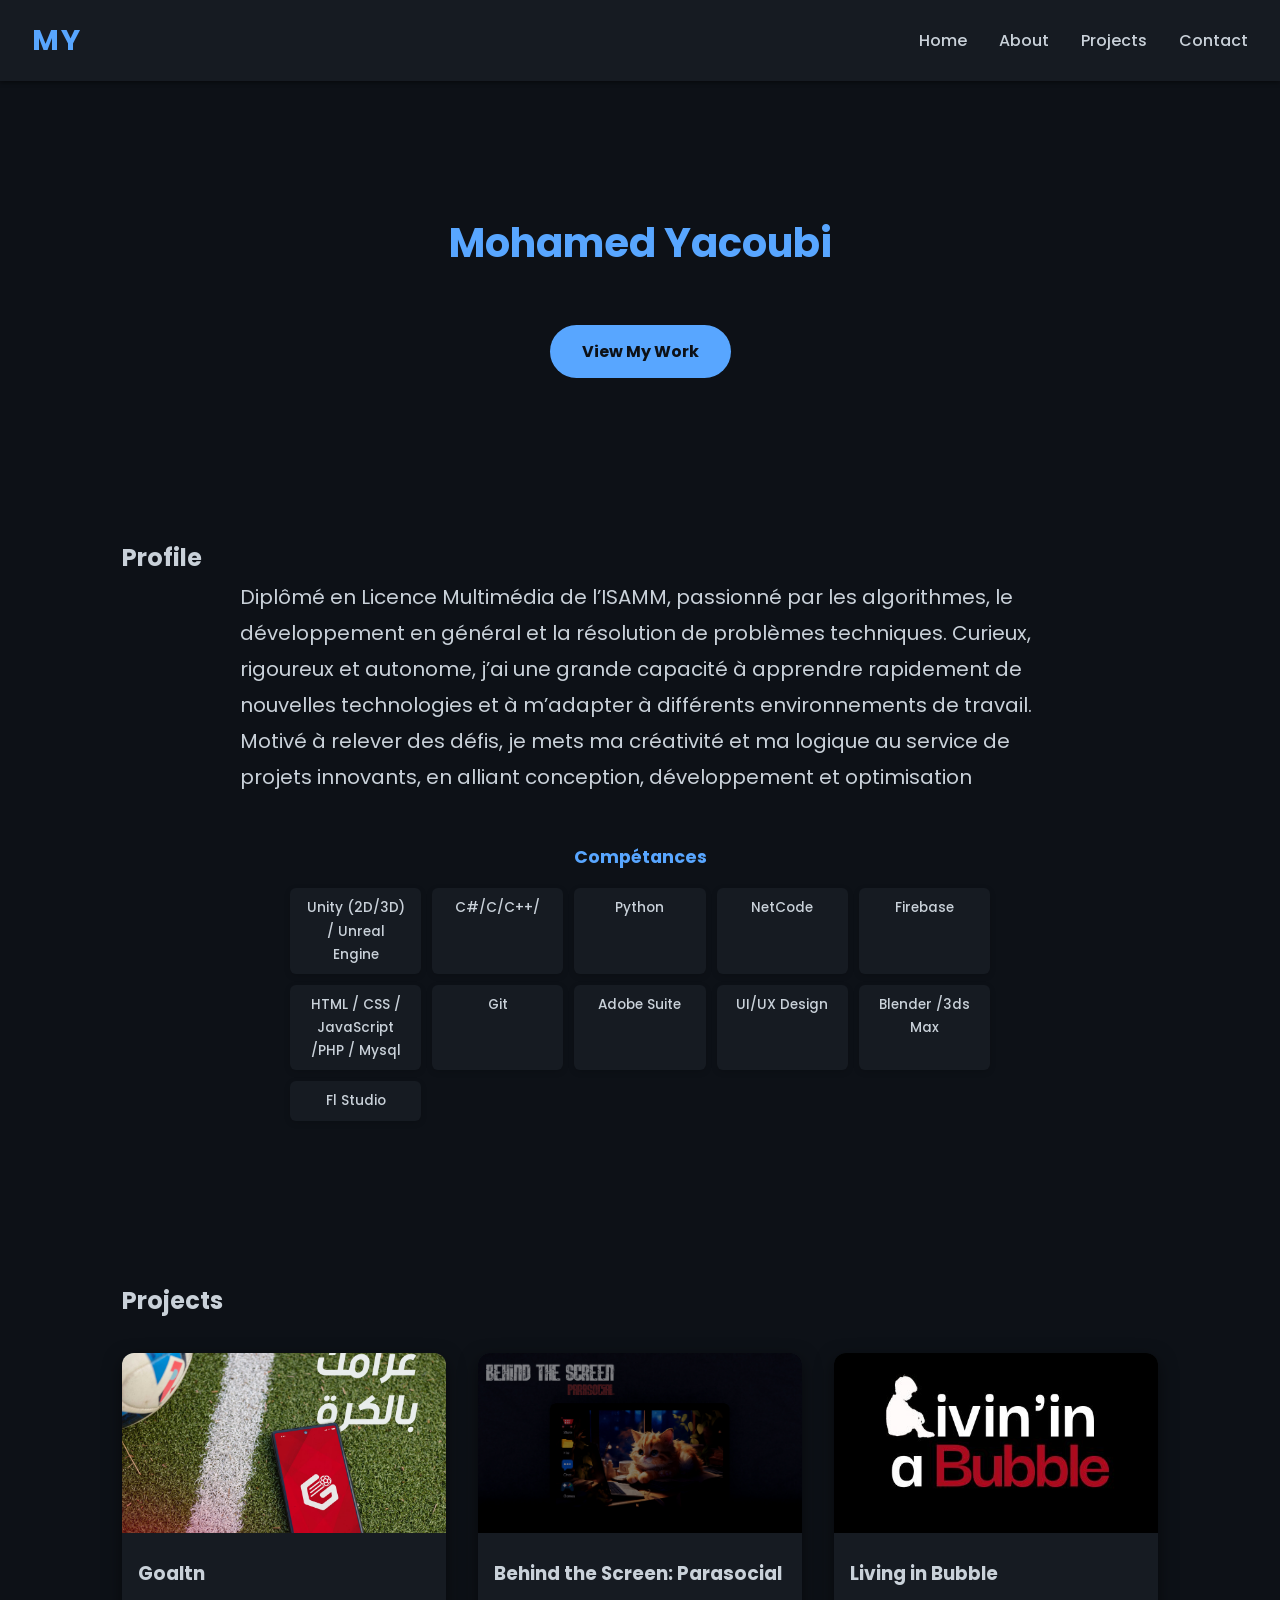
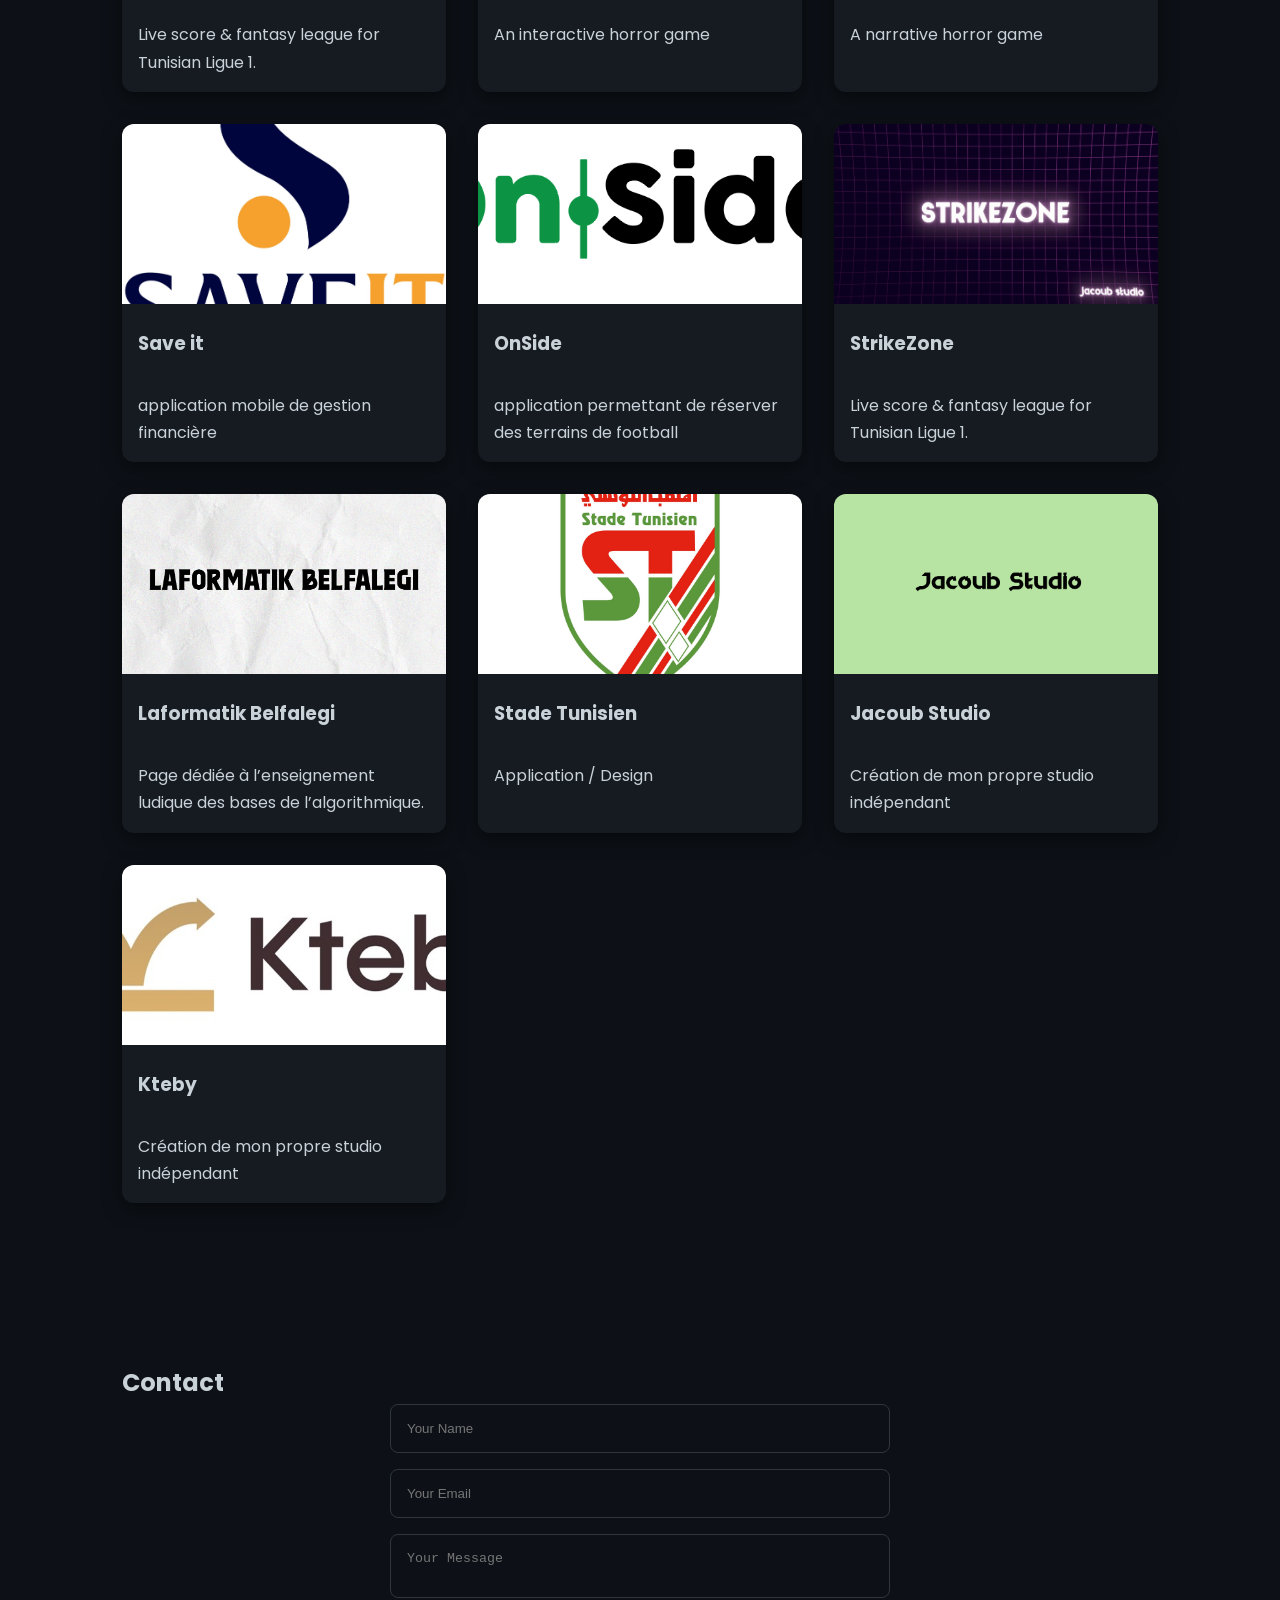
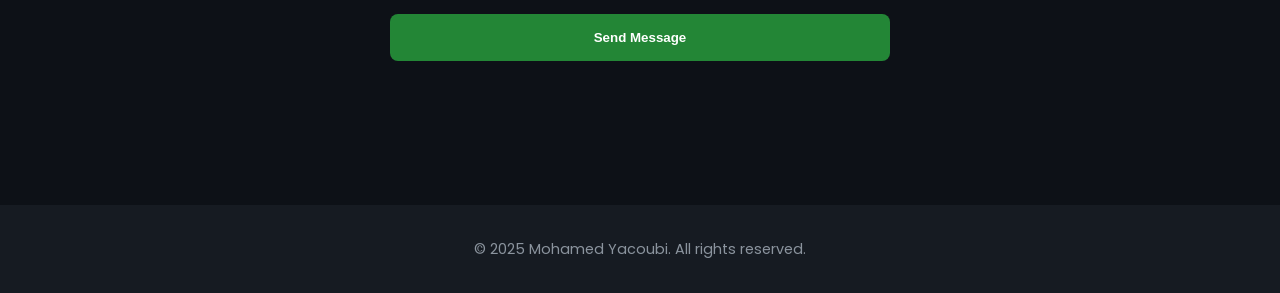
==== index.html @ 6dd441c0 "website" ====
<!DOCTYPE html>
<html lang="en">
<head>
  <meta charset="UTF-8" />
  <meta name="viewport" content="width=device-width, initial-scale=1.0" />
  <title>Mohamed Yacoubi | Portfolio</title>
  <link rel="stylesheet" href="style.css" />
  <link href="https://fonts.googleapis.com/css2?family=Poppins:wght@400;600&display=swap" rel="stylesheet">
</head>
<body>

  <header>
    <nav>
      <div class="logo">MY</div>
      <ul class="nav-links">
        <li><a href="#home">Home</a></li>
        <li><a href="#about">About</a></li>
        <li><a href="#projects">Projects</a></li>
        <li><a href="#contact">Contact</a></li>
      </ul>
    </nav>
  </header>

  <section id="home" class="section">
    <h1><span>Mohamed Yacoubi</span></h1>
    <a href="#projects" class="btn">View My Work</a>
  </section>

  <section id="about" class="section">
    <h2>Profile</h2>
    <div class="about-text">
      <p>
        Diplômé en Licence Multimédia de l’ISAMM, passionné par les algorithmes, le développement en général et la 
        résolution de problèmes techniques. Curieux, rigoureux et autonome, j’ai une grande capacité à apprendre 
        rapidement de nouvelles technologies et à m’adapter à différents environnements de travail. Motivé à relever des 
        défis, je mets ma créativité et ma logique au service de projets innovants, en alliant conception, développement et 
        optimisation
      </p>
   
    </div>
  
    <div class="skills">
      <h3>Compétances</h3>
      <ul class="skills-list">
        <li>Unity (2D/3D) / Unreal Engine</li>
        <li>C#/C/C++/ </li>
        <li>Python </li>
        <li>NetCode</li>
        <li>Firebase</li>
        <li>HTML / CSS / JavaScript /PHP / Mysql</li>
        <li>Git</li>
        <li>Adobe Suite</li>
        <li>UI/UX Design</li>
        <li>Blender /3ds Max</li>
        <li>Fl Studio </li>
      </ul>
    </div>
  
   
  </section>


  <section id="projects" class="section">
    <h2>Projects</h2>
    <div class="projects-grid">

        <a href="project1.html" class="project-card">
            <img src="images/project2.jpg" alt="Project 2" class="project-image" />
            <h3>Goaltn</h3>
            <p>Live score & fantasy league for Tunisian Ligue 1.</p>
          </a>

      <a href="project2.html" class="project-card">
        <img src="images/project1.jpg" alt="Project 1" class="project-image" />
        <h3>Behind the Screen: Parasocial</h3>
        <p>An interactive horror game</p>
      </a>

      <a href="project3.html" class="project-card">
        <img src="images/project3.jpg" alt="Project 3" class="project-image" />
        <h3> Living in Bubble</h3>
        <p>A narrative horror game</p>
      </a>

      <a href="project4.html" class="project-card">
        <img src="images/project4.jpg" alt="Project 4" class="project-image" />
        <h3> Save it</h3>
        <p> application mobile de gestion financière </p>
      </a>

      <a href="project5.html" class="project-card">
        <img src="images/project5.png" alt="Project 5" class="project-image" />
        <h3> OnSide</h3>
        <p> application permettant de réserver des terrains de football</p>
      </a>

      <a href="project6.html" class="project-card">
        <img src="images/project6.png" alt="Project 6" class="project-image" />
        <h3>  StrikeZone</h3>
        <p>Live score & fantasy league for Tunisian Ligue 1.</p>
      </a>

      <a href="project7.html" class="project-card">
        <img src="images/project7.jpg" alt="Project 7" class="project-image" />
        <h3>Laformatik Belfalegi</h3>
        <p> Page dédiée à l’enseignement ludique des bases de l’algorithmique.</p>
      </a>

      <a href="project8.html" class="project-card">
        <img src="images/project8.jpg" alt="Project 8" class="project-image" />
        <h3>Stade Tunisien</h3>
        <p>Application / Design</p>
      </a>

      <a href="project9.html" class="project-card">
        <img src="images/project9.jpg" alt="Project 9" class="project-image" />
        <h3>Jacoub Studio</h3>
        <p>Création de mon propre studio indépendant</p>
      </a>

      <a href="project10.html" class="project-card">
        <img src="images/project10.jpg" alt="Project 9" class="project-image" />
        <h3>Kteby</h3>
        <p>Création de mon propre studio indépendant</p>
      </a>
    </div>
  </section>

  <section id="contact" class="section">
    <h2>Contact</h2>
    <form id="contact-form">
      <input type="text" placeholder="Your Name" required />
      <input type="email" placeholder="Your Email" required />
      <textarea placeholder="Your Message" required></textarea>
      <button type="submit">Send Message</button>
    </form>
  </section>

  <footer>
    <p>© 2025 Mohamed Yacoubi. All rights reserved.</p>
  </footer>

  <script src="script.js"></script>
</body>
</html>
---- style.css ----
/* Base */
* {
    margin: 0;
    padding: 0;
    box-sizing: border-box;
  }
  
  body {
    font-family: 'Poppins', sans-serif;
    background-color: #0d1117;
    color: #c9d1d9;
    line-height: 1.7;
    scroll-behavior: smooth;
  }
  
  header {
    background: #161b22;
    padding: 1rem 2rem;
    position: sticky;
    top: 0;
    z-index: 999;
    box-shadow: 0 2px 4px rgba(0, 0, 0, 0.4);
  }
  
  nav {
    display: flex;
    justify-content: space-between;
    align-items: center;
  }
  
  .logo {
    color: #58a6ff;
    font-size: 1.8rem;
    font-weight: bold;
    letter-spacing: 2px;
  }
  
  .nav-links {
    list-style: none;
    display: flex;
    gap: 2rem;
  }
  
  .nav-links a {
    text-decoration: none;
    color: #c9d1d9;
    font-weight: 500;
    transition: 0.3s ease;
  }
  
  .nav-links a:hover {
    color: #58a6ff;
  }
  
  .section {
    padding: 5rem 2rem;
    max-width: 1100px;
    margin: auto;
  }
  
  #home {
    display: flex;
    flex-direction: column;
    align-items: center;
    text-align: center;
    padding-top: 8rem;
  }
  
  #home h1 {
    font-size: 2.5rem;
    margin-bottom: 1rem;
  }
  
  #home h1 span {
    color: #58a6ff;
  }
  
  #home p {
    font-size: 1.2rem;
    color: #8b949e;
  }
  
  .btn {
    margin-top: 2rem;
    background: #58a6ff;
    color: #0d1117;
    padding: 0.8rem 2rem;
    border-radius: 30px;
    text-decoration: none;
    font-weight: bold;
    transition: background 0.3s ease;
  }
  
  .btn:hover {
    background: #1f6feb;
    color: #fff;
  }
  
  .projects-grid {
    display: grid;
    grid-template-columns: repeat(auto-fit, minmax(280px, 1fr));
    gap: 2rem;
    margin-top: 2rem;
  }
  
  .project-card {
    background: #161b22;
    padding: 0;
    border-radius: 12px;
    overflow: hidden;
    text-decoration: none;
    color: inherit;
    box-shadow: 0 6px 18px rgba(0, 0, 0, 0.5);
    transition: transform 0.3s ease, box-shadow 0.3s ease;
  }
  
  .project-card:hover {
    transform: translateY(-5px);
    box-shadow: 0 10px 25px rgba(88, 166, 255, 0.4);
  }
  
  .project-image {
    width: 100%;
    height: 180px;
    object-fit: cover;
  }
  
  .project-card h3, .project-card p {
    padding: 1rem;
  }
  
  form {
    display: flex;
    flex-direction: column;
    gap: 1rem;
    max-width: 500px;
    margin: auto;
  }
  
  form input, form textarea {
    padding: 1rem;
    border-radius: 8px;
    border: none;
    background: #0d1117;
    border: 1px solid #30363d;
    color: #c9d1d9;
    resize: none;
  }
  
  form button {
    background: #238636;
    color: white;
    border: none;
    padding: 1rem;
    border-radius: 8px;
    font-weight: bold;
    cursor: pointer;
    transition: background 0.3s ease;
  }
  
  form button:hover {
    background: #2ea043;
  }
  
  footer {
    text-align: center;
    background: #161b22;
    color: #8b949e;
    padding: 2rem;
    margin-top: 4rem;
    font-size: 0.9rem;
  }
  /* About Section - Larger Text */
.about-text {
    font-size: 1.25rem; /* plus grand */
    line-height: 1.8;
    color: #c9d1d9;
    max-width: 800px;
    margin: auto;
    margin-bottom: 3rem;
  }
  
  .about-text p {
    margin-bottom: 1.5rem;
  }
  
  /* Skills Section - Smaller Style */
  .skills h3 {
    font-size: 1.1rem;
    color: #58a6ff;
    text-align: center;
    margin-bottom: 1rem;
  }
  
  .skills-list {
    display: grid;
    grid-template-columns: repeat(auto-fit, minmax(120px, 1fr));
    gap: 0.7rem;
    list-style: none;
    padding: 0;
    font-size: 0.85rem; /* plus petit */
    max-width: 700px;
    margin: auto;
  }
  
  .skills-list li {
    background: #161b22;
    padding: 0.5rem 0.8rem;
    border-radius: 6px;
    text-align: center;
    color: #c9d1d9;
    font-weight: 500;
    box-shadow: 0 2px 6px rgba(0,0,0,0.15);
    transition: transform 0.2s ease;
  }
  
  .skills-list li:hover {
    transform: scale(1.05);
  }
  .project-gallery {
    display: grid;
    grid-template-columns: repeat(auto-fit, minmax(280px, 1fr));
    gap: 1.5rem;
    margin-top: 2rem;
  }
  
  .project-gallery img {
    width: 100%;
    border-radius: 12px;
    box-shadow: 0 4px 12px rgba(0, 0, 0, 0.4);
    transition: transform 0.3s ease;
  }
  
  .project-gallery img:hover {
    transform: scale(1.03);
  }
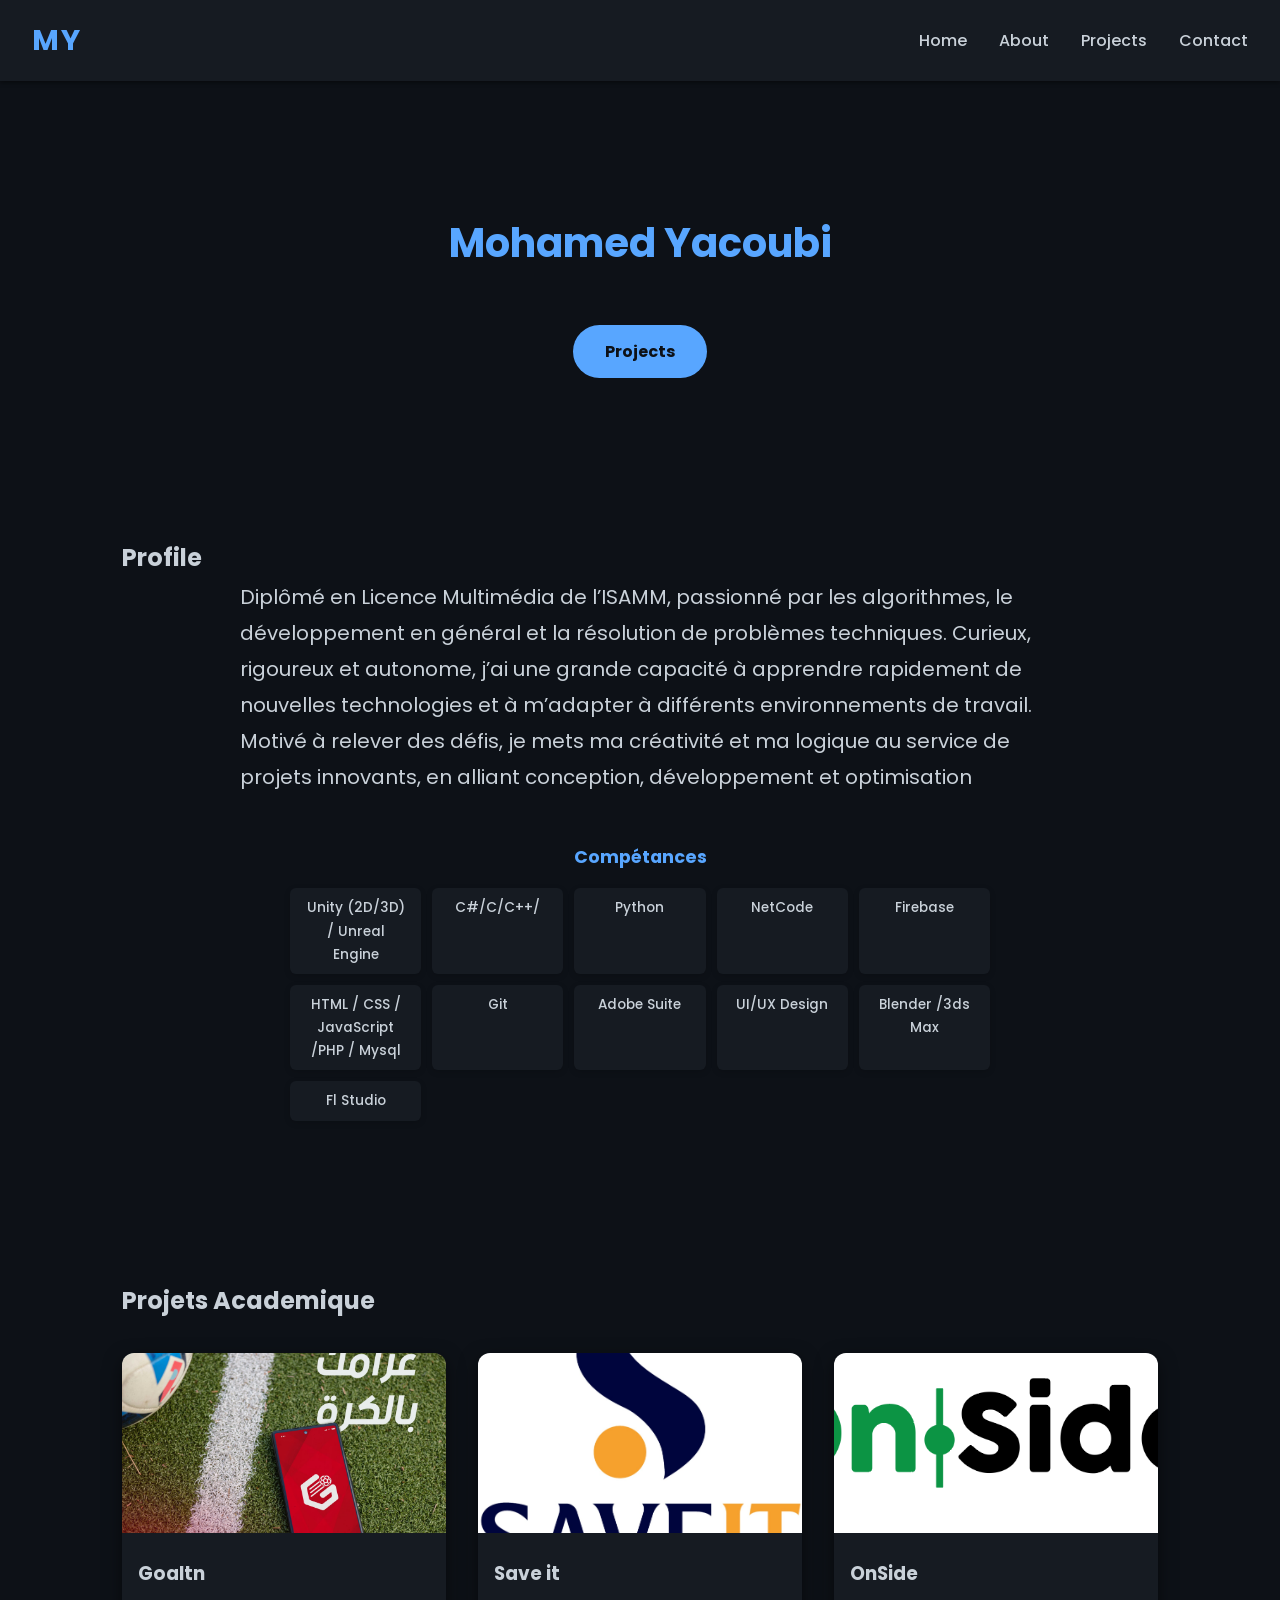
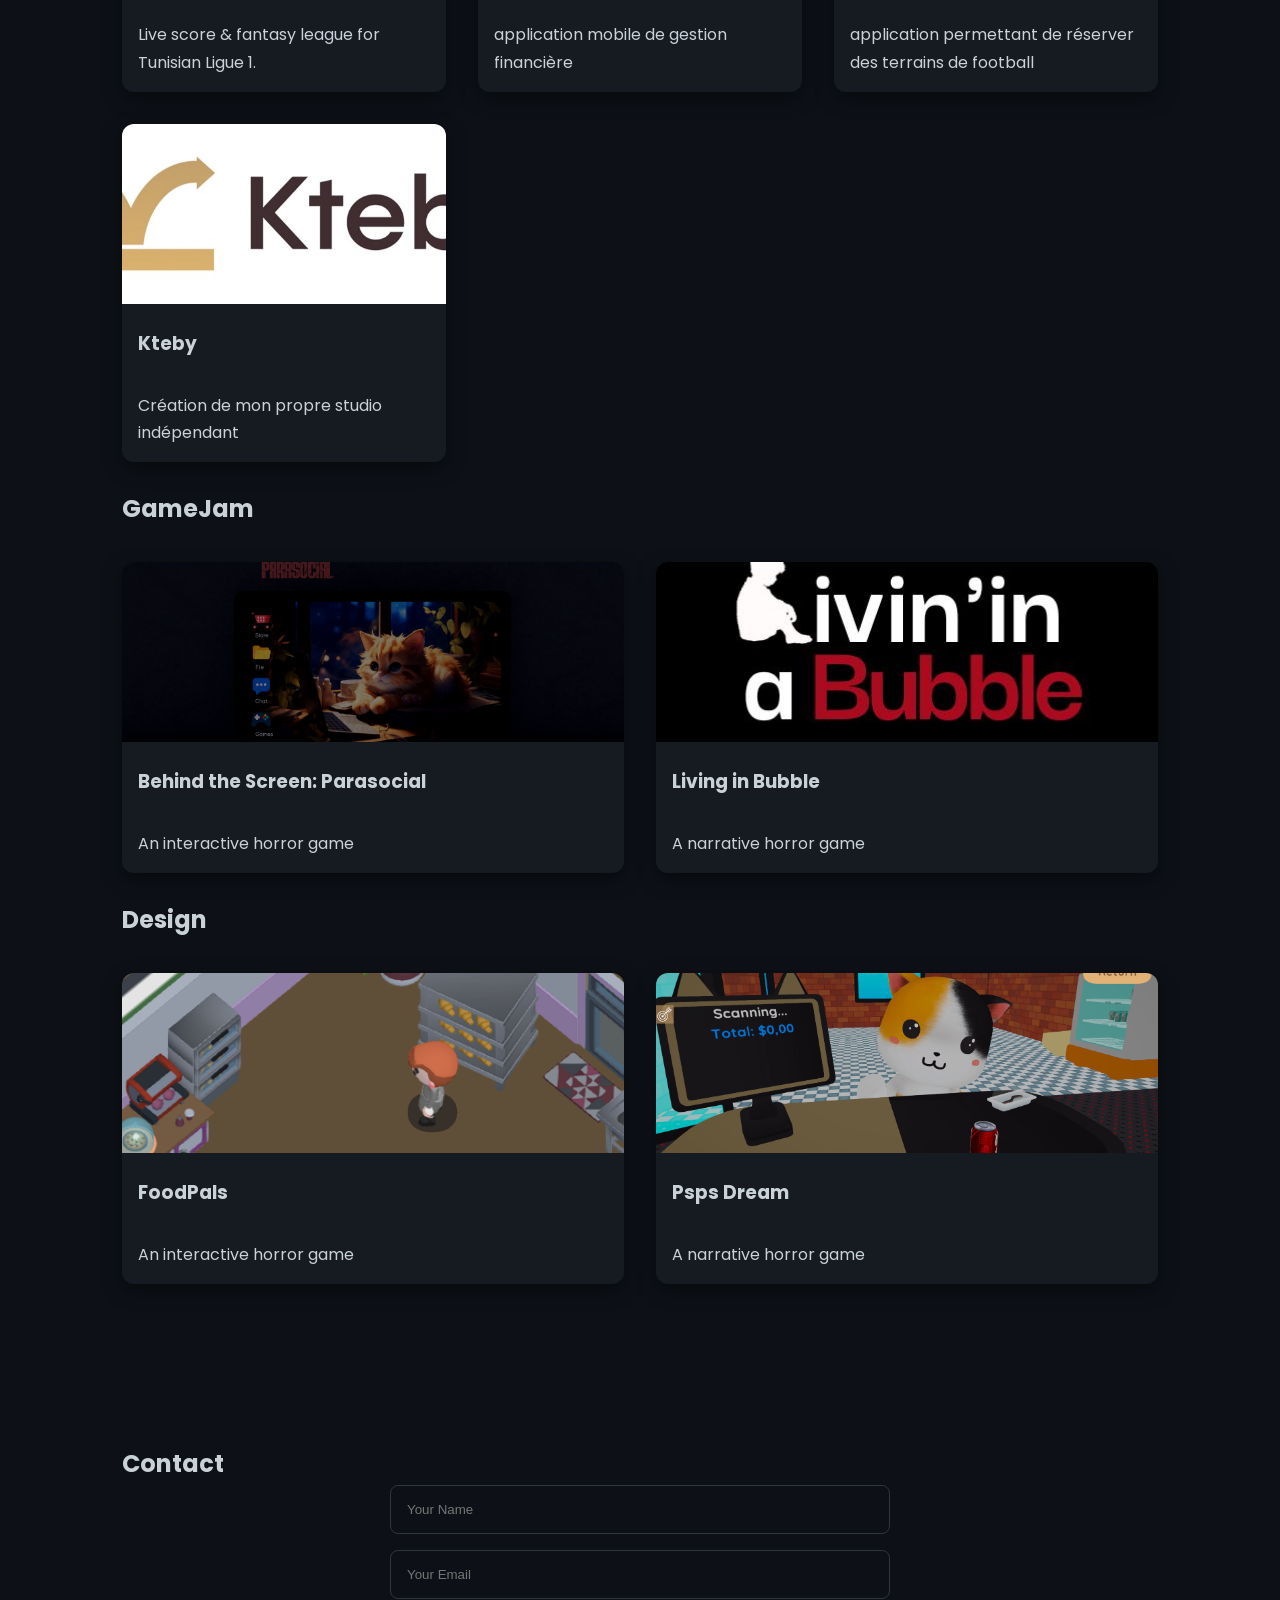
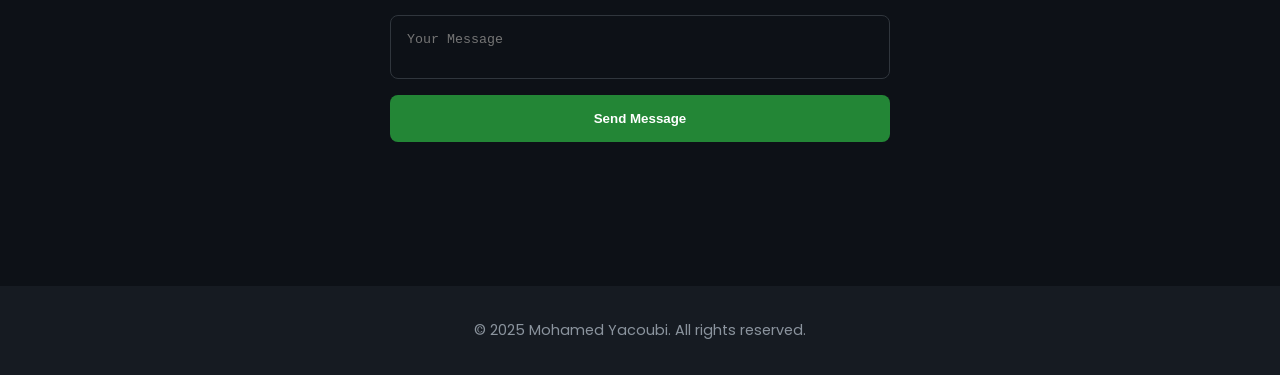
==== commit c8326b18: "Web V2" ====
--- a/index.html
+++ b/index.html
@@ -23,7 +23,7 @@
 
   <section id="home" class="section">
     <h1><span>Mohamed Yacoubi</span></h1>
-    <a href="#projects" class="btn">View My Work</a>
+    <a href="#projects" class="btn">Projects</a>
   </section>
 
   <section id="about" class="section">
@@ -61,7 +61,7 @@
 
 
   <section id="projects" class="section">
-    <h2>Projects</h2>
+    <h2>Projets Academique</h2>
     <div class="projects-grid">
 
         <a href="project1.html" class="project-card">
@@ -70,17 +70,7 @@
             <p>Live score & fantasy league for Tunisian Ligue 1.</p>
           </a>
 
-      <a href="project2.html" class="project-card">
-        <img src="images/project1.jpg" alt="Project 1" class="project-image" />
-        <h3>Behind the Screen: Parasocial</h3>
-        <p>An interactive horror game</p>
-      </a>
 
-      <a href="project3.html" class="project-card">
-        <img src="images/project3.jpg" alt="Project 3" class="project-image" />
-        <h3> Living in Bubble</h3>
-        <p>A narrative horror game</p>
-      </a>
 
       <a href="project4.html" class="project-card">
         <img src="images/project4.jpg" alt="Project 4" class="project-image" />
@@ -94,29 +84,6 @@
         <p> application permettant de réserver des terrains de football</p>
       </a>
 
-      <a href="project6.html" class="project-card">
-        <img src="images/project6.png" alt="Project 6" class="project-image" />
-        <h3>  StrikeZone</h3>
-        <p>Live score & fantasy league for Tunisian Ligue 1.</p>
-      </a>
-
-      <a href="project7.html" class="project-card">
-        <img src="images/project7.jpg" alt="Project 7" class="project-image" />
-        <h3>Laformatik Belfalegi</h3>
-        <p> Page dédiée à l’enseignement ludique des bases de l’algorithmique.</p>
-      </a>
-
-      <a href="project8.html" class="project-card">
-        <img src="images/project8.jpg" alt="Project 8" class="project-image" />
-        <h3>Stade Tunisien</h3>
-        <p>Application / Design</p>
-      </a>
-
-      <a href="project9.html" class="project-card">
-        <img src="images/project9.jpg" alt="Project 9" class="project-image" />
-        <h3>Jacoub Studio</h3>
-        <p>Création de mon propre studio indépendant</p>
-      </a>
 
       <a href="project10.html" class="project-card">
         <img src="images/project10.jpg" alt="Project 9" class="project-image" />
@@ -124,6 +91,41 @@
         <p>Création de mon propre studio indépendant</p>
       </a>
     </div>
+
+<br>
+    <h2>GameJam</h2>
+    <div class="projects-grid">
+      <a href="project2.html" class="project-card">
+        <img src="images/project1.jpg" alt="Project 1" class="project-image" />
+        <h3>Behind the Screen: Parasocial</h3>
+        <p>An interactive horror game</p>
+      </a>
+
+      <a href="project3.html" class="project-card">
+        <img src="images/project3.jpg" alt="Project 3" class="project-image" />
+        <h3> Living in Bubble</h3>
+        <p>A narrative horror game</p>
+      </a>
+
+    </div>
+
+    <br>
+    <h2>Design</h2>
+    <div class="projects-grid">
+      <a href="FoodPals.html" class="project-card">
+        <img src="images/FoodPalsRush/1.png" alt="Project 1" class="project-image" />
+        <h3>FoodPals</h3>
+        <p>An interactive horror game</p>
+      </a>
+
+      <a href="PspsDreamMart.html" class="project-card">
+        <img src="images/PspsDreamMart/4.png" alt="Project 3" class="project-image" />
+        <h3> Psps Dream</h3>
+        <p>A narrative horror game</p>
+      </a>
+
+    </div>
+
   </section>
 
   <section id="contact" class="section">
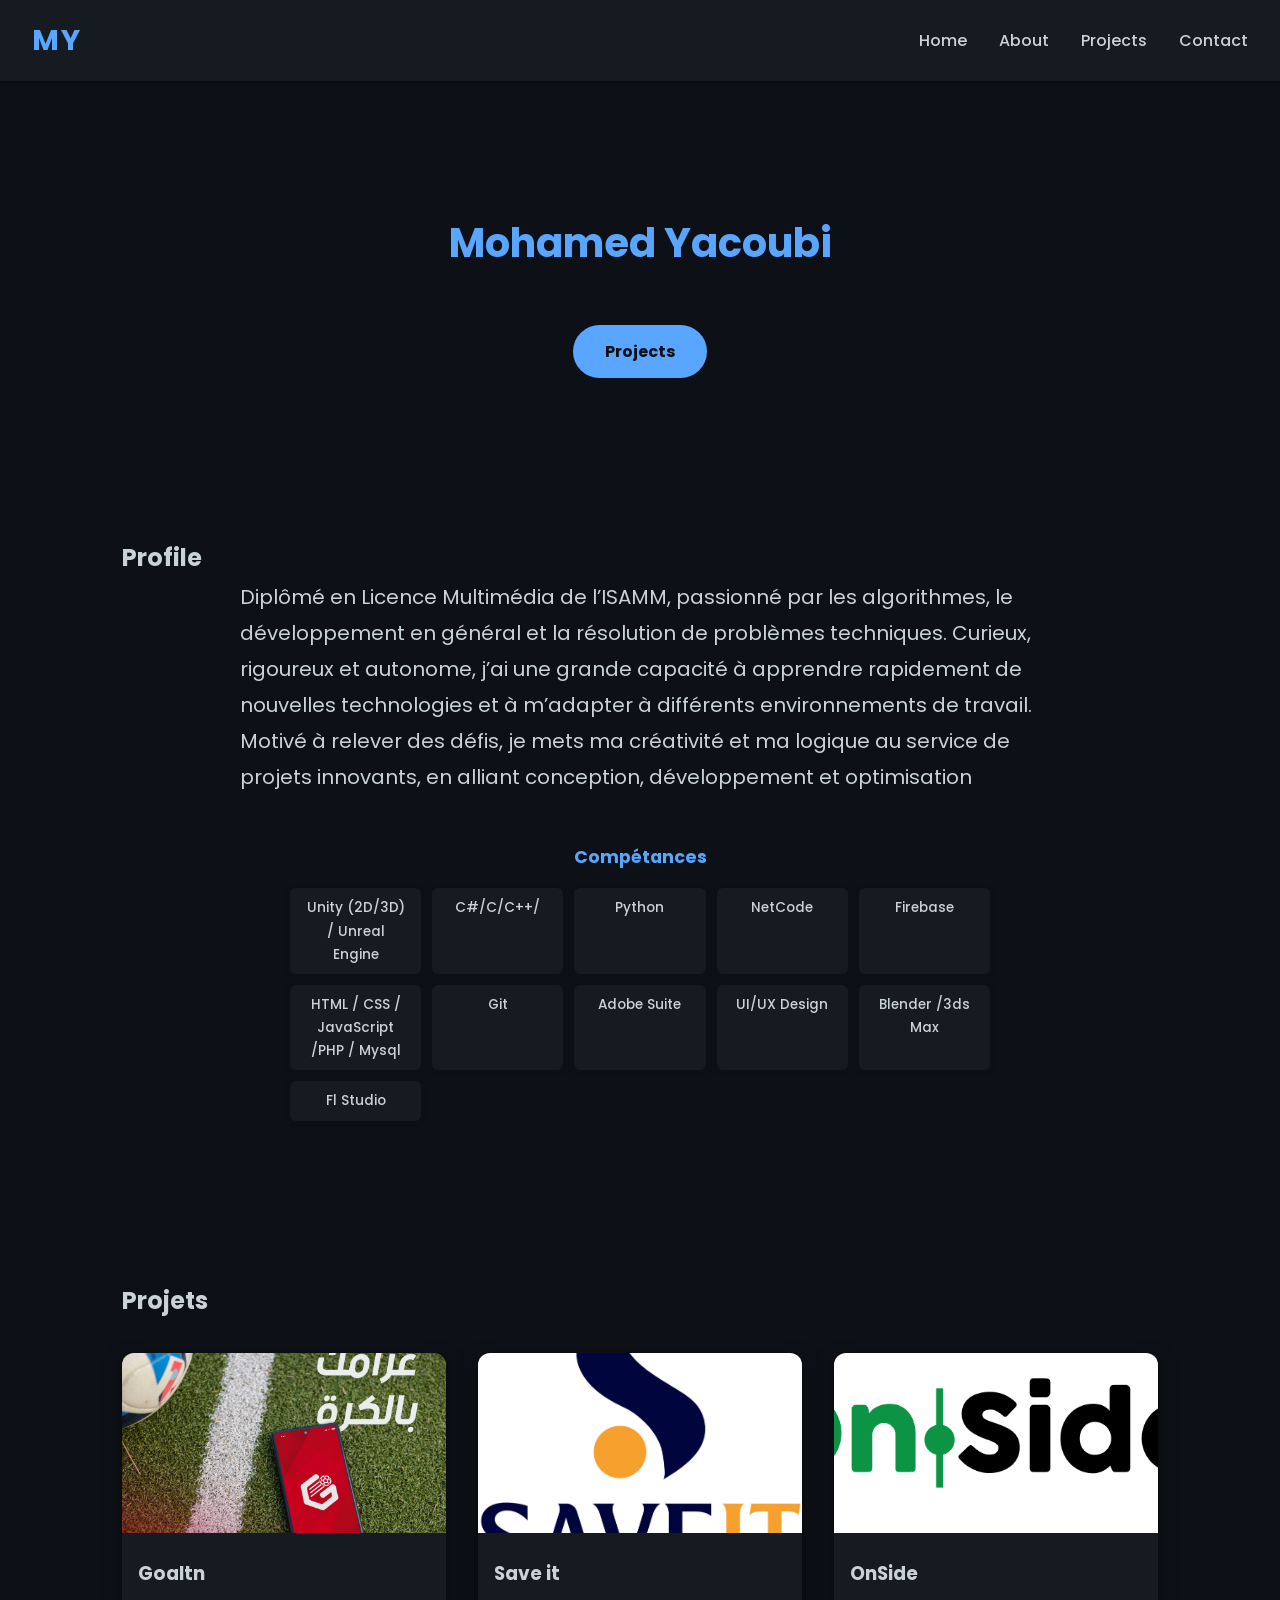
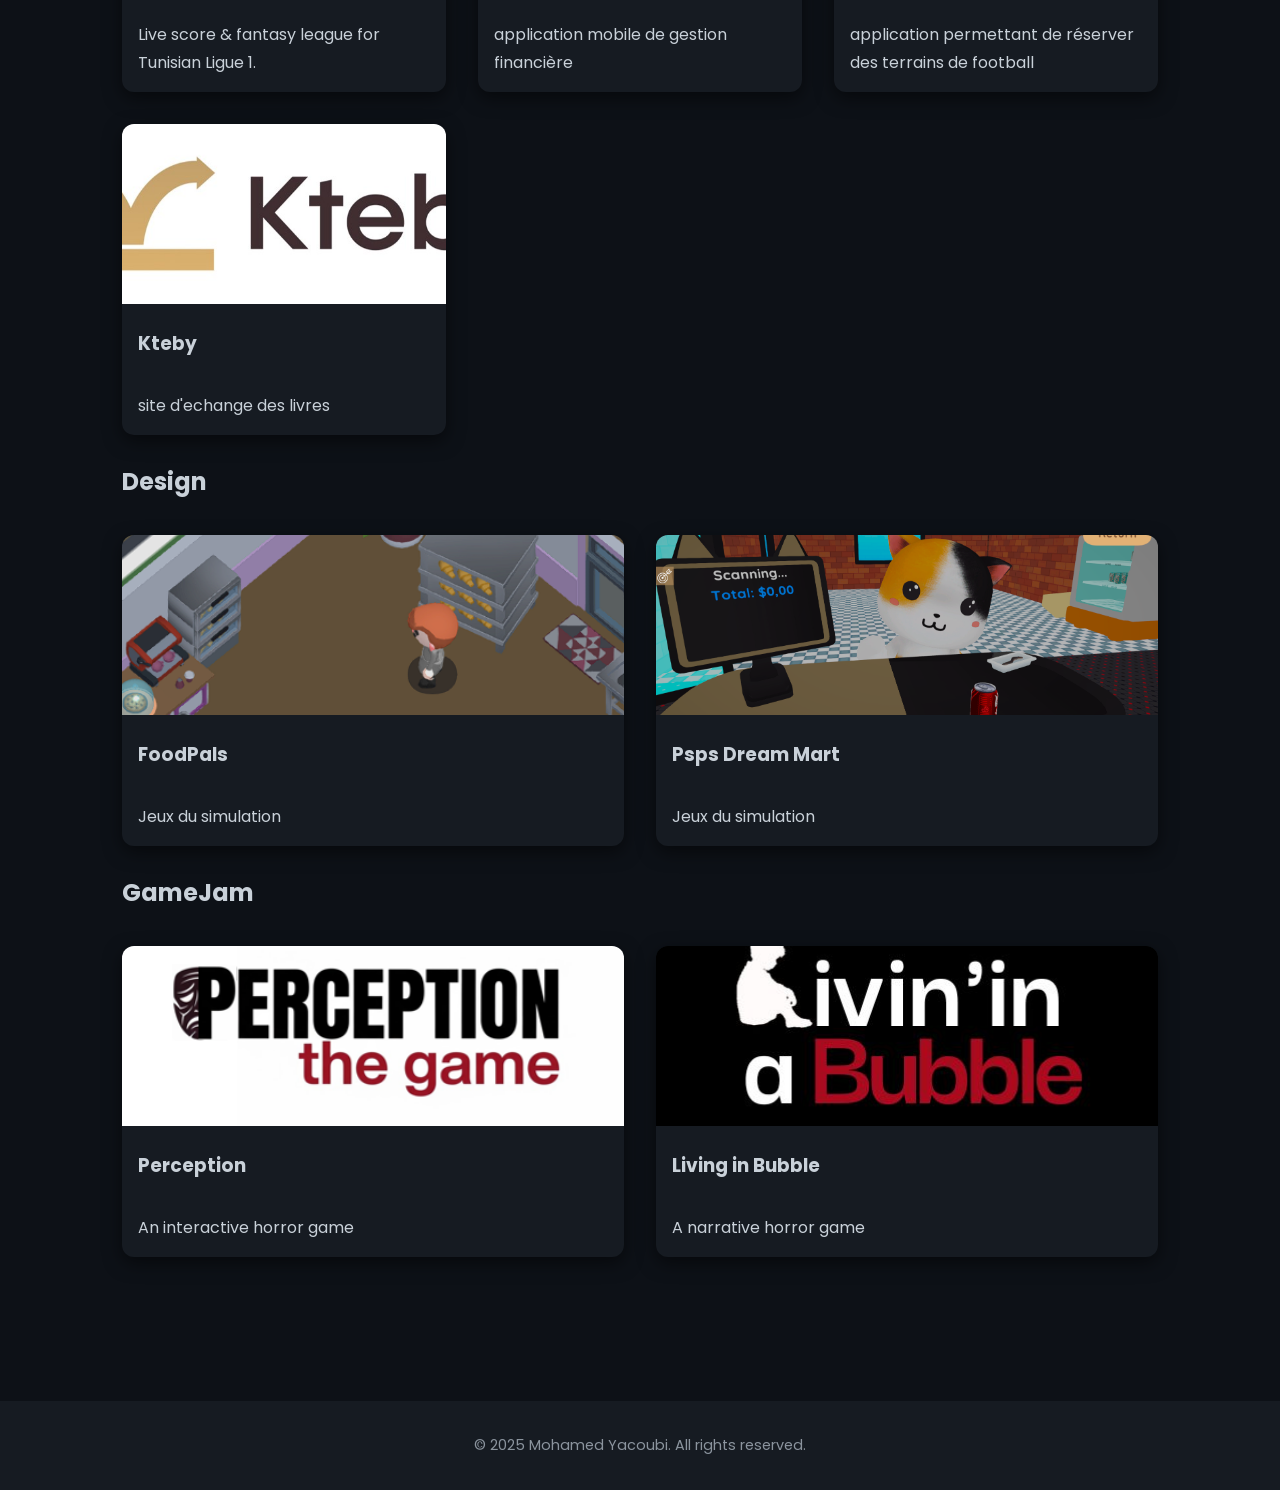
==== commit d18471ff: "Web3" ====
--- a/index.html
+++ b/index.html
@@ -61,7 +61,7 @@
 
 
   <section id="projects" class="section">
-    <h2>Projets Academique</h2>
+    <h2>Projets</h2>
     <div class="projects-grid">
 
         <a href="project1.html" class="project-card">
@@ -88,16 +88,31 @@
       <a href="project10.html" class="project-card">
         <img src="images/project10.jpg" alt="Project 9" class="project-image" />
         <h3>Kteby</h3>
-        <p>Création de mon propre studio indépendant</p>
+        <p>site d'echange des livres</p>
       </a>
     </div>
+    <br>
+    <h2>Design</h2>
+    <div class="projects-grid">
+      <a href="FoodPals.html" class="project-card">
+        <img src="images/FoodPalsRush/1.png" alt="Project 1" class="project-image" />
+        <h3>FoodPals</h3>
+        <p>Jeux du simulation</p>
+      </a>
 
+      <a href="PspsDreamMart.html" class="project-card">
+        <img src="images/PspsDreamMart/4.png" alt="Project 3" class="project-image" />
+        <h3> Psps Dream Mart</h3>
+        <p>Jeux du simulation</p>
+      </a>
+
+    </div>
 <br>
     <h2>GameJam</h2>
     <div class="projects-grid">
       <a href="project2.html" class="project-card">
-        <img src="images/project1.jpg" alt="Project 1" class="project-image" />
-        <h3>Behind the Screen: Parasocial</h3>
+        <img src="images/Perception/perception.png" alt="Project 1" class="project-image" />
+        <h3>Perception</h3>
         <p>An interactive horror game</p>
       </a>
 
@@ -109,34 +124,10 @@
 
     </div>
 
-    <br>
-    <h2>Design</h2>
-    <div class="projects-grid">
-      <a href="FoodPals.html" class="project-card">
-        <img src="images/FoodPalsRush/1.png" alt="Project 1" class="project-image" />
-        <h3>FoodPals</h3>
-        <p>An interactive horror game</p>
-      </a>
-
-      <a href="PspsDreamMart.html" class="project-card">
-        <img src="images/PspsDreamMart/4.png" alt="Project 3" class="project-image" />
-        <h3> Psps Dream</h3>
-        <p>A narrative horror game</p>
-      </a>
-
-    </div>
+   
 
   </section>
 
-  <section id="contact" class="section">
-    <h2>Contact</h2>
-    <form id="contact-form">
-      <input type="text" placeholder="Your Name" required />
-      <input type="email" placeholder="Your Email" required />
-      <textarea placeholder="Your Message" required></textarea>
-      <button type="submit">Send Message</button>
-    </form>
-  </section>
 
   <footer>
     <p>© 2025 Mohamed Yacoubi. All rights reserved.</p>
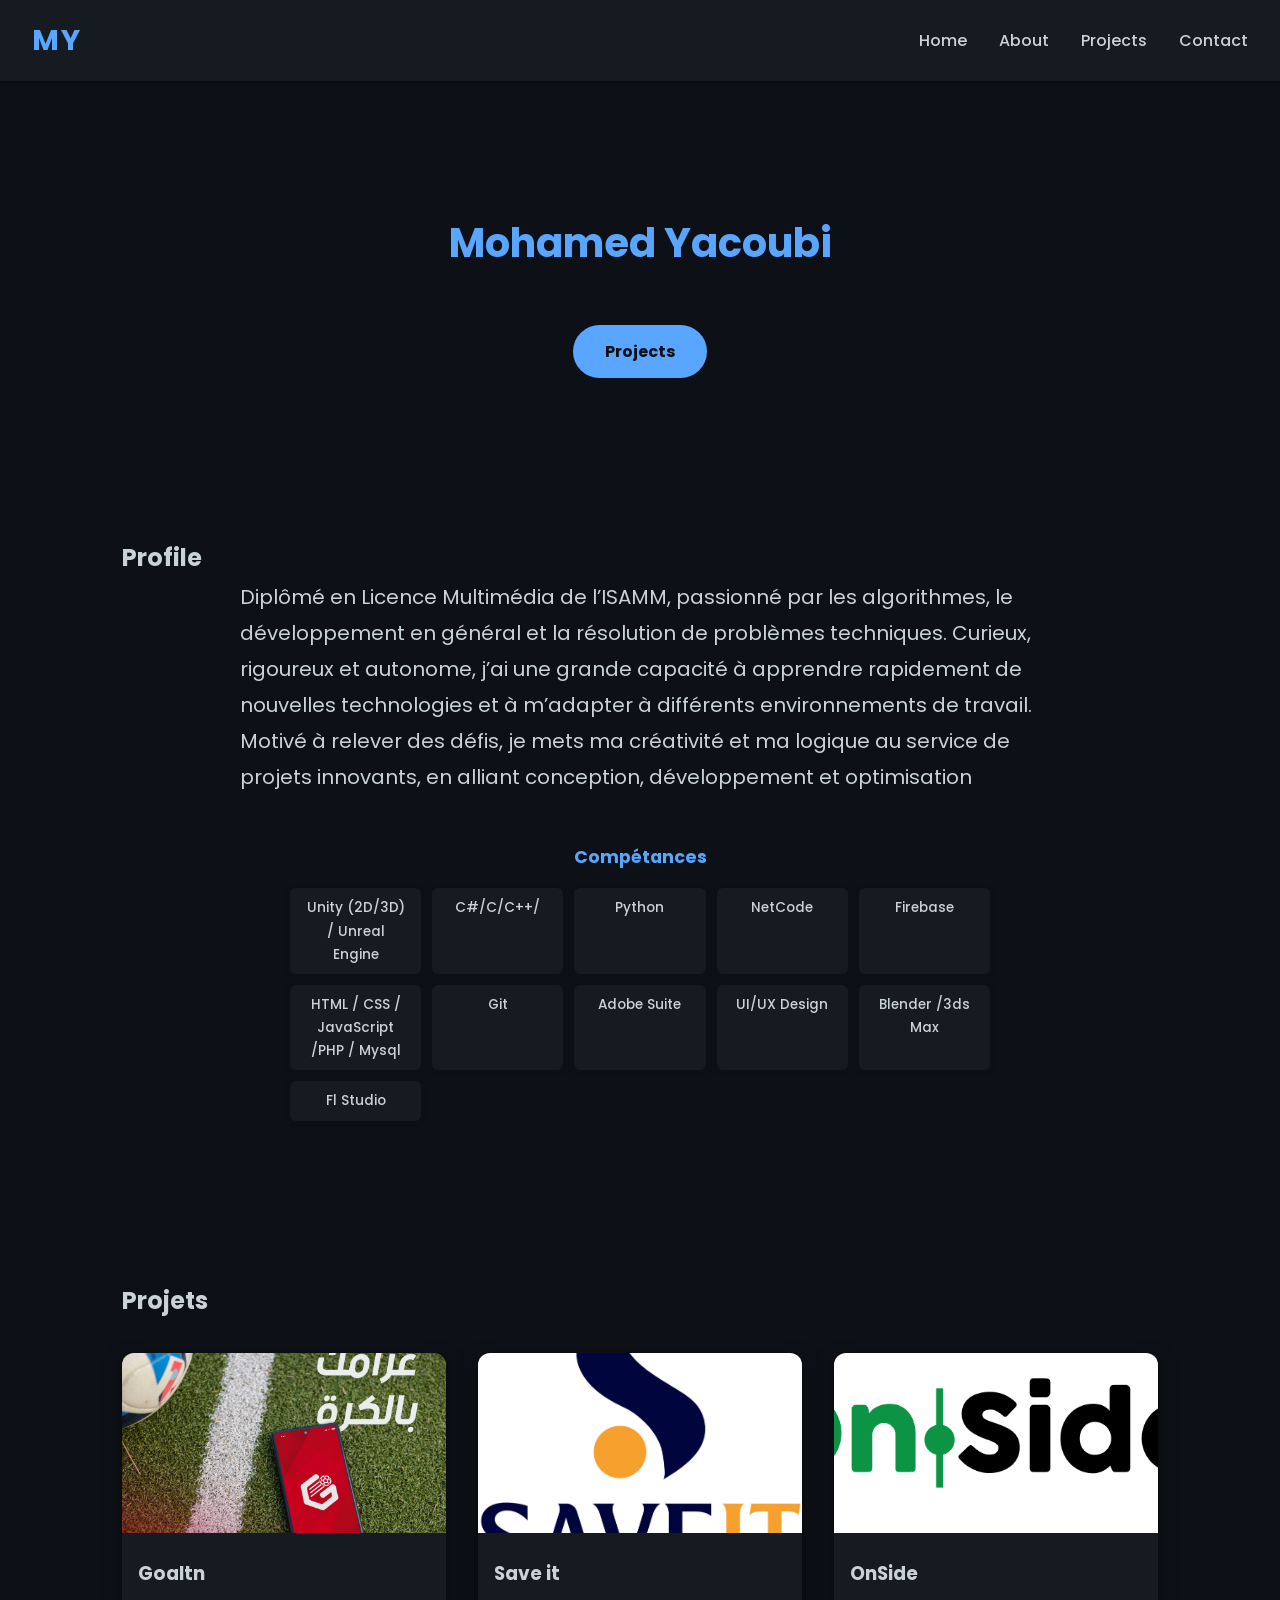
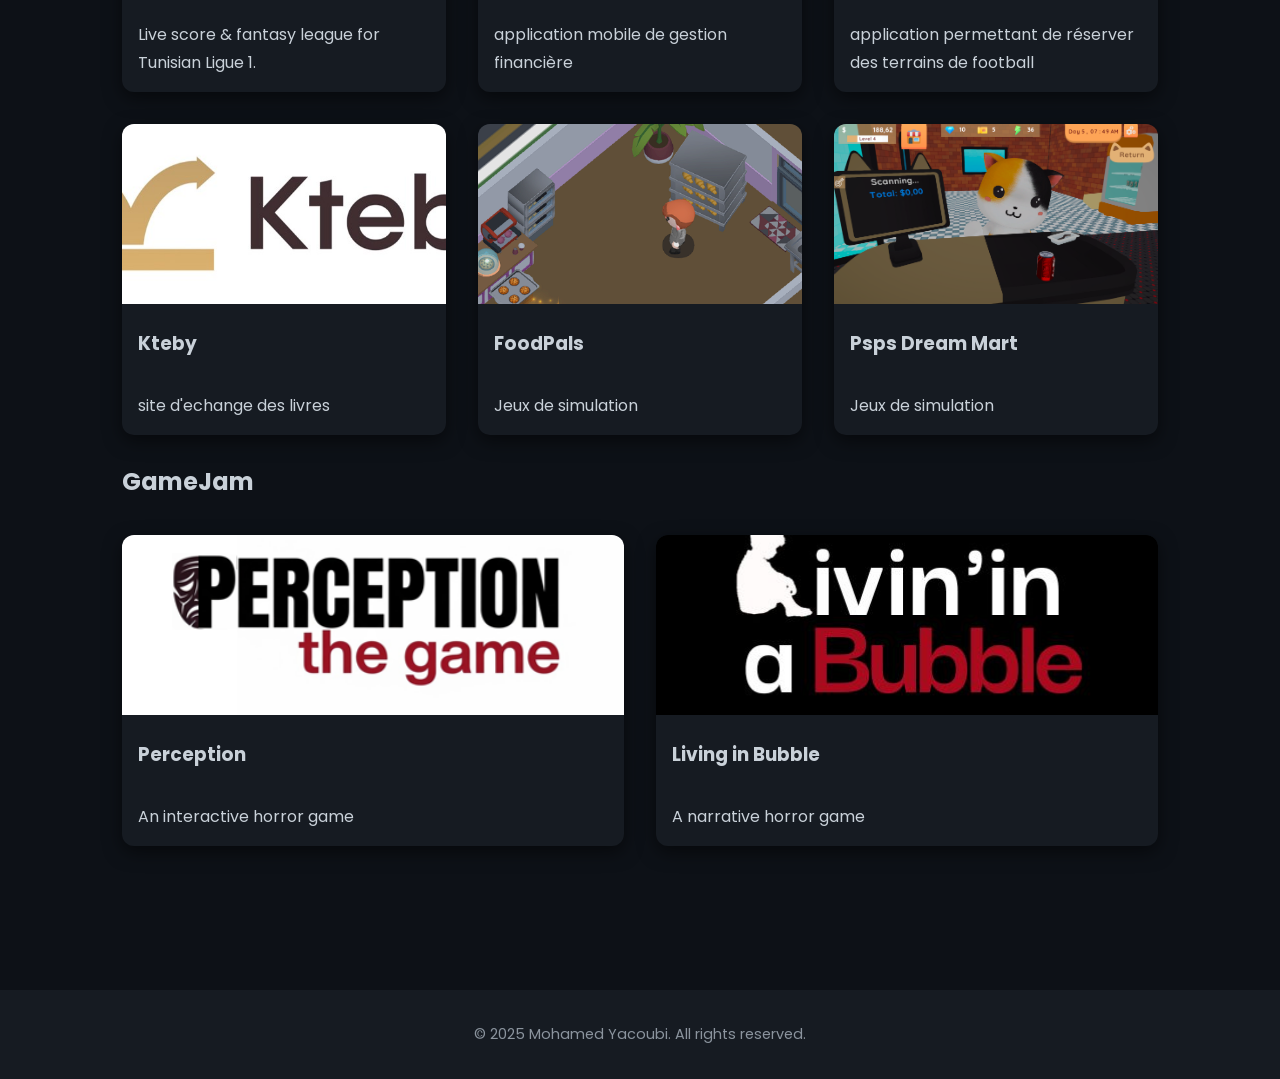
==== commit 0f9b90db: "portfolioIM" ====
--- a/index.html
+++ b/index.html
@@ -90,27 +90,25 @@
         <h3>Kteby</h3>
         <p>site d'echange des livres</p>
       </a>
-    </div>
-    <br>
-    <h2>Design</h2>
-    <div class="projects-grid">
+
+
       <a href="FoodPals.html" class="project-card">
         <img src="images/FoodPalsRush/1.png" alt="Project 1" class="project-image" />
         <h3>FoodPals</h3>
-        <p>Jeux du simulation</p>
+        <p>Jeux de simulation</p>
       </a>
 
       <a href="PspsDreamMart.html" class="project-card">
         <img src="images/PspsDreamMart/4.png" alt="Project 3" class="project-image" />
         <h3> Psps Dream Mart</h3>
-        <p>Jeux du simulation</p>
+        <p>Jeux de simulation</p>
       </a>
 
     </div>
 <br>
     <h2>GameJam</h2>
     <div class="projects-grid">
-      <a href="project2.html" class="project-card">
+      <a href="Perception.html" class="project-card">
         <img src="images/Perception/perception.png" alt="Project 1" class="project-image" />
         <h3>Perception</h3>
         <p>An interactive horror game</p>
